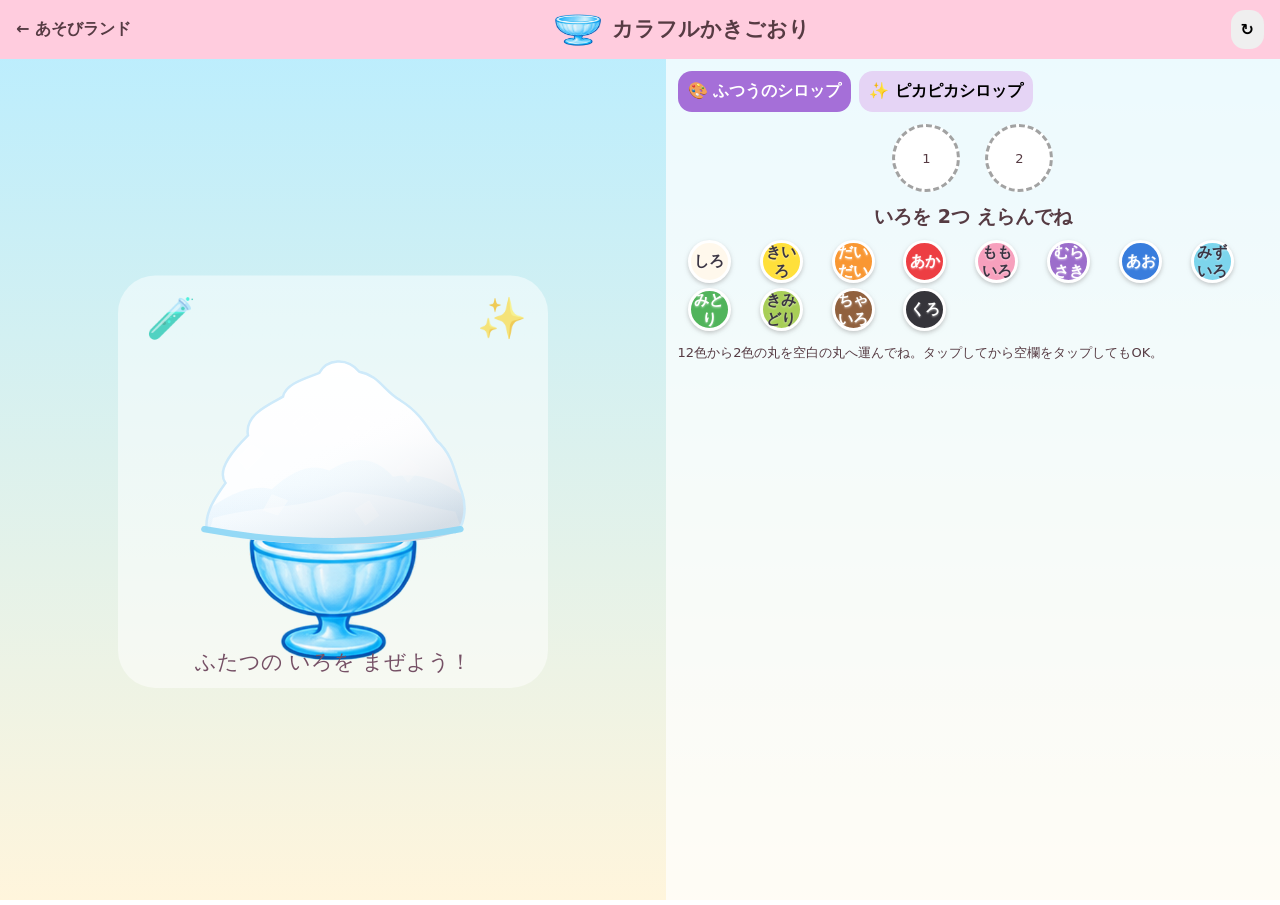
==== kakigori.html @ 30436663 "Copy app for testing" ====
<!doctype html><html lang="ja"><meta charset="utf-8"><meta name="viewport" content="width=device-width,initial-scale=1,maximum-scale=1,user-scalable=no"><title>いろまぜかきごおり | あそびランド</title><style>*{box-sizing:border-box}body{margin:0;background:linear-gradient(#b8edff,#fff5dc);font-family:system-ui;color:#563b43}header{display:flex;align-items:center;justify-content:space-between;padding:10px 16px;background:#ffccde}a{color:inherit;font-weight:bold;text-decoration:none}h1{font-size:21px;margin:0}.wrap{display:grid;grid-template-columns:52% 48%;height:calc(100dvh - 54px)}.stage{display:flex;align-items:center;justify-content:center;position:relative}.stage svg{height:90%;width:95%;max-width:450px}.controls{padding:12px;overflow:hidden;background:#ffffffb8}button{font:inherit;font-weight:bold;border:0;border-radius:14px;padding:10px;cursor:pointer}.modes{display:flex;gap:8px;margin-bottom:10px}.modes button{background:#e5d4f5}.modes button.on{background:#a56fd8;color:white}.palette{display:grid;grid-template-columns:repeat(6,1fr);gap:12px;max-width:570px;margin:auto}.dot{aspect-ratio:1;display:grid;place-items:center;font-size:clamp(10px,1.25vw,15px);text-shadow:0 1px 2px #ffffff88;border:3px solid #fff;box-shadow:0 2px 4px #9998;border-radius:50%;touch-action:none;padding:0}.slots{display:flex;justify-content:center;gap:25px;margin:12px}.slot{height:68px;width:68px;border:3px dashed #a2a2a2;background:white;border-radius:50%;display:grid;place-items:center;font-size:13px;touch-action:none}.slot.filled{border:3px solid #795f72}.result{font-size:19px;font-weight:bold;text-align:center;margin:10px}.help{font-size:13px}.ghost{position:fixed;z-index:100;width:44px;height:44px;border-radius:50%;pointer-events:none;box-shadow:0 3px 9px #7778}@media(max-width:600px){.wrap{grid-template-columns:1fr;grid-template-rows:44% 56%}.controls{padding:8px}.palette{grid-template-columns:repeat(8,1fr);gap:5px}.slot{width:53px;height:53px}.stage svg{height:100%}h1{font-size:16px}}html,body{height:100%;overflow:hidden;overscroll-behavior:none}button,.dot,.slot{touch-action:none}.controls{min-height:0}.palette{grid-template-columns:repeat(8,minmax(0,1fr));gap:5px}.dot{max-height:43px;min-height:25px}.result{font-weight:bold;font-size:clamp(12px,2vw,19px)}@media(max-width:600px){.palette{grid-template-columns:repeat(8,minmax(0,1fr))}.controls{padding:6px}.dot{max-height:32px}.modes button{font-size:11px;padding:5px}.help{font-size:10px}}

/* v25 iPhone */
@media(max-width:700px) and (orientation:portrait){html,body{height:100%;overflow:hidden}.wrap{display:grid!important;grid-template-columns:1fr!important;grid-template-rows:40% 60%!important;height:calc(100dvh - 54px)!important}.stage{min-height:0;overflow:hidden}.controls{min-height:0;overflow-y:auto!important;padding:6px!important}.palette{grid-template-columns:repeat(6,minmax(0,1fr))!important;gap:5px!important}.dot{max-height:43px}.slots{margin:6px}.slot{width:45px;height:45px}.result{margin:5px;font-size:13px}}
</style><header><a href="./index.html">← あそびランド</a><h1><img src="ice-bowl-raster.png" alt="かきごおりのうつわ" style="height:38px;width:54px;vertical-align:middle"> カラフルかきごおり</h1><button onclick="clearSlots()">↻</button></header><main class="wrap"><div class="stage"><svg viewBox="0 0 360 340"><rect x="8" y="5" width="344" height="330" rx="30" fill="#ffffff7d"/><g opacity=".65"><text x="30" y="50" font-size="32">🧪</text><text x="295" y="50" font-size="32">✨</text></g><image href="ice-bowl-raster.png" x="70" y="188" width="220" height="137" preserveAspectRatio="xMidYMid meet"/><defs><clipPath id="iceShape"><path d="M79 209 C77 195 86 182 94 171 C86 160 102 143 112 133 C109 117 127 109 140 102 C142 92 156 88 169 83 C175 72 191 70 201 82 C217 85 221 98 234 105 C247 113 253 122 263 137 C277 149 278 167 283 178 C288 193 284 208 277 211 C245 223 121 224 79 209Z"/></clipPath><linearGradient id="snow" x1="0" y1="0" x2="0" y2="1"><stop stop-color="#ffffff"/><stop offset=".64" stop-color="#f4fbff"/><stop offset="1" stop-color="#e3f1fc"/></linearGradient><linearGradient id="syrupShade" x1="0" y1="0" x2=".65" y2="1"><stop stop-color="#fff" stop-opacity=".38"/><stop offset=".50" stop-color="#fff" stop-opacity="0"/><stop offset="1" stop-color="#304867" stop-opacity=".16"/></linearGradient></defs>
<g clip-path="url(#iceShape)"><rect x="75" y="70" width="215" height="160" fill="url(#snow)"/>
<path d="M 75 196 Q 108 170 131 176 Q 157 152 177 161 Q 207 142 228 166 Q 256 160 289 184 L289 105 Q190 40 75 110 Z" id="icecolor" fill="#ffffff" opacity=".82"/>
<path d="M 84 199 C 120 189 157 192 188 178 C 224 180 246 188 278 194 L 285 215 L 80 215Z" fill="#ffffff" opacity=".48"/>
<path d="M103 151 l12 -11 10 7 -14 14 Z M148 123 l14 -10 8 10 -14 11 Z M199 117 l15 7 -10 11 -13 -8 Z M240 151 l10 8 -10 12 -9 -12 Z M131 180 l13 5 -8 12 -12 -4 Z M197 192 l12 -7 8 12 -11 8 Z" fill="#fff" opacity=".50"/>
<path d="M79 74H289V230H79Z" fill="url(#syrupShade)"/></g>
<path d="M79 209 C77 195 86 182 94 171 C86 160 102 143 112 133 C109 117 127 109 140 102 C142 92 156 88 169 83 C175 72 191 70 201 82 C217 85 221 98 234 105 C247 113 253 122 263 137 C277 149 278 167 283 178 C288 193 284 208 277 211" fill="none" stroke="#ceeafa" stroke-width="2"/>
<path d="M77 208 Q180 227 282 208" fill="none" stroke="#8bd6f6" stroke-width="5" stroke-linecap="round" opacity=".9"/><text x="180" y="320" text-anchor="middle" font-size="17" fill="#755065">ふたつの いろを まぜよう！</text></svg></div><section class="controls"><div class="modes"><button id="paint" class="on" onclick="mode='paint';render()">🎨 ふつうのシロップ</button><button id="light" onclick="mode='light';render()">✨ ピカピカシロップ</button></div><div class="slots"><div class="slot" data-slot="0">①</div><div class="slot" data-slot="1">②</div></div><div class="result" id="result">いろの まるを うえに ドラッグ！</div><div class="palette" id="palette"></div><p class="help">12色から2色の丸を空白の丸へ運んでね。タップしてから空欄をタップしてもOK。</p></section></main><script>
const colors=[['しろ','#fff8ec'],['きいろ','#ffe03b'],['だいだい','#f99732'],['あか','#ed3e43'],['ももいろ','#f7a0bd'],['むらさき','#9c6dcb'],['あお','#397ddd'],['みずいろ','#7dd5ec'],['みどり','#51b45b'],['きみどり','#a8ce57'],['ちゃいろ','#91613e'],['くろ','#35343a']];let mode='paint',slots=[null,null],selected=null;const $=id=>document.getElementById(id);function speak(s){try{speechSynthesis.cancel();let u=new SpeechSynthesisUtterance(s);u.lang='ja-JP';u.rate=.85;speechSynthesis.speak(u)}catch{}}function rgb(h){return [1,3,5].map(i=>parseInt(h.slice(i,i+2),16)/255)}function mix(a,b){let A=rgb(a),B=rgb(b);let c=A.map((v,i)=>{let q=mode==='light'?Math.min(1,v+B[i]):Math.sqrt(v*B[i]);return Math.round(q*255)});return '#'+c.map(x=>x.toString(16).padStart(2,'0')).join('')}function render(){['paint','light'].forEach(k=>$(k).classList.toggle('on',k===mode));document.querySelectorAll('.slot').forEach((e,i)=>{e.style.background=slots[i]===null?'white':colors[slots[i]][1];e.textContent=slots[i]===null?i+1:'';e.classList.toggle('filled',slots[i]!==null)});let result=slots.every(x=>x!==null);let hex=result?mix(colors[slots[0]][1],colors[slots[1]][1]):'#ffffff';$('icecolor').setAttribute('fill',hex);$('result').textContent=result?colors[slots[0]][0]+' ＋ '+colors[slots[1]][0]+' → '+(colors.find(x=>x[1].toLowerCase()===hex)?.[0]||'まざった いろ'):'いろを 2つ えらんでね';if(result)speak($('result').textContent)}function setSlot(i,n){slots[i]=n;selected=null;render()}document.querySelectorAll('.slot').forEach(e=>e.onclick=()=>{if(selected!==null)setSlot(+e.dataset.slot,selected)});colors.forEach((c,i)=>{let b=document.createElement('button');b.className='dot';b.textContent=c[0];b.style.background=c[1];b.style.color=['しろ','きいろ','みずいろ','きみどり','ももいろ'].includes(c[0])?'#3b3543':'white';b.title=c[0];b.setAttribute('aria-label',c[0]);b.onclick=()=>{selected=i;speak(c[0])};b.onpointerdown=e=>{e.preventDefault();if(e.pointerType==='mouse')return;selected=i;let ghost=document.createElement('div');ghost.className='ghost';ghost.style.background=c[1];document.body.append(ghost);const move=ev=>{ghost.style.left=ev.clientX-22+'px';ghost.style.top=ev.clientY-22+'px'};move(e);b.setPointerCapture(e.pointerId);b.onpointermove=move;b.onpointerup=ev=>{let target=document.elementFromPoint(ev.clientX,ev.clientY)?.closest('.slot');if(target)setSlot(+target.dataset.slot,i);ghost.remove();b.onpointermove=null;b.onpointerup=null}};$('palette').append(b)});function clearSlots(){slots=[null,null];render()}render();
</script></html>

<!-- v27: 12色のクレパス風パレット。選択・ドラッグ・混色機能は維持。 -->
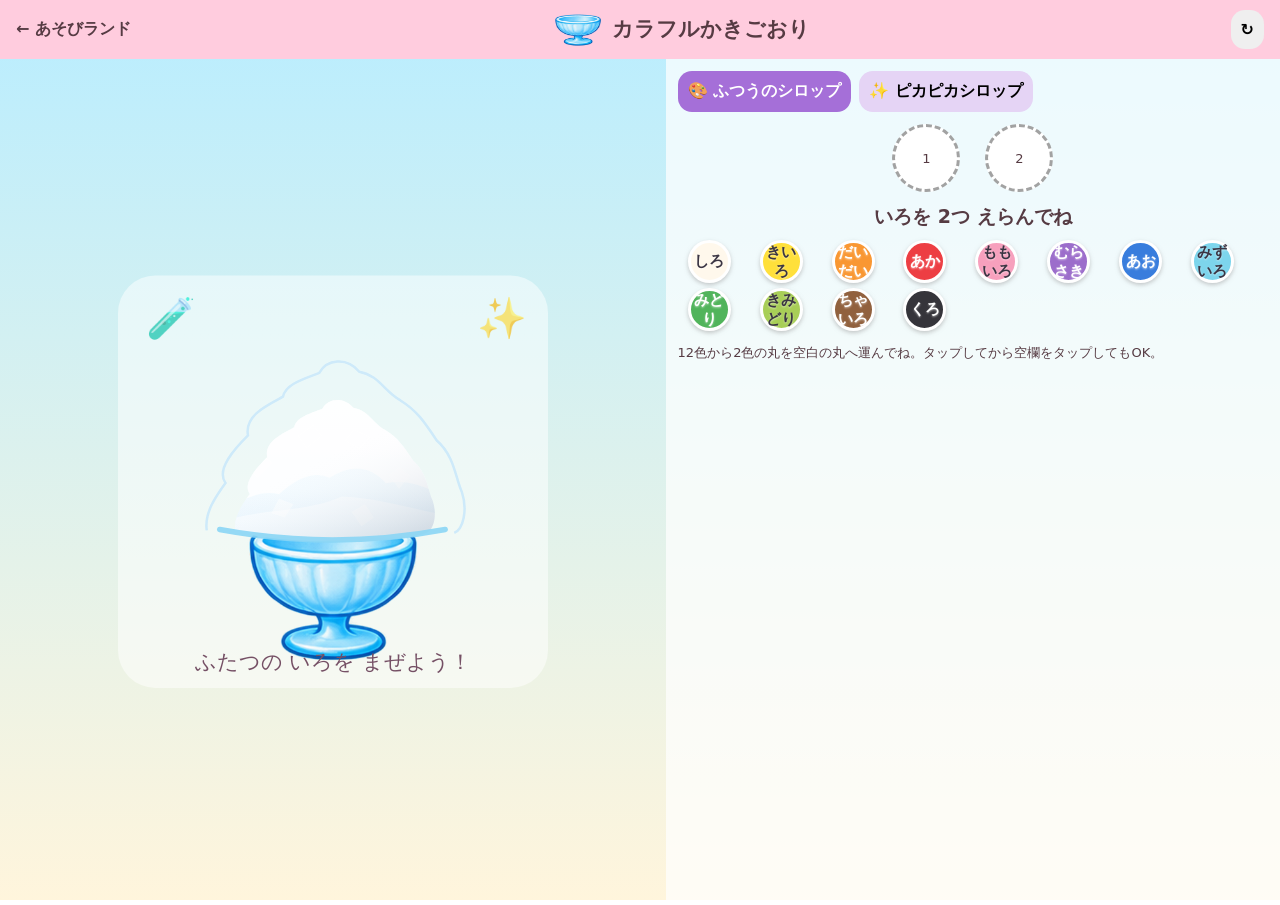
==== commit e81a9793: "Test: improve mobile puzzle visibility and dessert previews" ====
--- a/kakigori.html
+++ b/kakigori.html
@@ -2,14 +2,14 @@
 
 /* v25 iPhone */
 @media(max-width:700px) and (orientation:portrait){html,body{height:100%;overflow:hidden}.wrap{display:grid!important;grid-template-columns:1fr!important;grid-template-rows:40% 60%!important;height:calc(100dvh - 54px)!important}.stage{min-height:0;overflow:hidden}.controls{min-height:0;overflow-y:auto!important;padding:6px!important}.palette{grid-template-columns:repeat(6,minmax(0,1fr))!important;gap:5px!important}.dot{max-height:43px}.slots{margin:6px}.slot{width:45px;height:45px}.result{margin:5px;font-size:13px}}
-</style><header><a href="./index.html">← あそびランド</a><h1><img src="ice-bowl-raster.png" alt="かきごおりのうつわ" style="height:38px;width:54px;vertical-align:middle"> カラフルかきごおり</h1><button onclick="clearSlots()">↻</button></header><main class="wrap"><div class="stage"><svg viewBox="0 0 360 340"><rect x="8" y="5" width="344" height="330" rx="30" fill="#ffffff7d"/><g opacity=".65"><text x="30" y="50" font-size="32">🧪</text><text x="295" y="50" font-size="32">✨</text></g><image href="ice-bowl-raster.png" x="70" y="188" width="220" height="137" preserveAspectRatio="xMidYMid meet"/><defs><clipPath id="iceShape"><path d="M79 209 C77 195 86 182 94 171 C86 160 102 143 112 133 C109 117 127 109 140 102 C142 92 156 88 169 83 C175 72 191 70 201 82 C217 85 221 98 234 105 C247 113 253 122 263 137 C277 149 278 167 283 178 C288 193 284 208 277 211 C245 223 121 224 79 209Z"/></clipPath><linearGradient id="snow" x1="0" y1="0" x2="0" y2="1"><stop stop-color="#ffffff"/><stop offset=".64" stop-color="#f4fbff"/><stop offset="1" stop-color="#e3f1fc"/></linearGradient><linearGradient id="syrupShade" x1="0" y1="0" x2=".65" y2="1"><stop stop-color="#fff" stop-opacity=".38"/><stop offset=".50" stop-color="#fff" stop-opacity="0"/><stop offset="1" stop-color="#304867" stop-opacity=".16"/></linearGradient></defs>
-<g clip-path="url(#iceShape)"><rect x="75" y="70" width="215" height="160" fill="url(#snow)"/>
+</style><header><a href="./index.html">← あそびランド</a><h1><img src="ice-bowl-raster.png" alt="かきごおりのうつわ" style="height:38px;width:54px;vertical-align:middle"> カラフルかきごおり</h1><button onclick="clearSlots()">↻</button></header><main class="wrap"><div class="stage"><svg viewBox="0 0 360 340"><rect x="8" y="5" width="344" height="330" rx="30" fill="#ffffff7d"/><g opacity=".65"><text x="30" y="50" font-size="32">🧪</text><text x="295" y="50" font-size="32">✨</text></g><image href="ice-bowl-raster.png" x="70" y="188" width="220" height="137" preserveAspectRatio="xMidYMid meet"/><defs><clipPath id="iceShape"><path transform="translate(180 210) scale(.88) translate(-180 -210)" d="M79 209 C77 195 86 182 94 171 C86 160 102 143 112 133 C109 117 127 109 140 102 C142 92 156 88 169 83 C175 72 191 70 201 82 C217 85 221 98 234 105 C247 113 253 122 263 137 C277 149 278 167 283 178 C288 193 284 208 277 211 C245 223 121 224 79 209Z"/></clipPath><linearGradient id="snow" x1="0" y1="0" x2="0" y2="1"><stop stop-color="#ffffff"/><stop offset=".64" stop-color="#f4fbff"/><stop offset="1" stop-color="#e3f1fc"/></linearGradient><linearGradient id="syrupShade" x1="0" y1="0" x2=".65" y2="1"><stop stop-color="#fff" stop-opacity=".38"/><stop offset=".50" stop-color="#fff" stop-opacity="0"/><stop offset="1" stop-color="#304867" stop-opacity=".16"/></linearGradient></defs>
+<g transform="translate(180 210) scale(.88) translate(-180 -210)" clip-path="url(#iceShape)"><rect x="75" y="70" width="215" height="160" fill="url(#snow)"/>
 <path d="M 75 196 Q 108 170 131 176 Q 157 152 177 161 Q 207 142 228 166 Q 256 160 289 184 L289 105 Q190 40 75 110 Z" id="icecolor" fill="#ffffff" opacity=".82"/>
 <path d="M 84 199 C 120 189 157 192 188 178 C 224 180 246 188 278 194 L 285 215 L 80 215Z" fill="#ffffff" opacity=".48"/>
 <path d="M103 151 l12 -11 10 7 -14 14 Z M148 123 l14 -10 8 10 -14 11 Z M199 117 l15 7 -10 11 -13 -8 Z M240 151 l10 8 -10 12 -9 -12 Z M131 180 l13 5 -8 12 -12 -4 Z M197 192 l12 -7 8 12 -11 8 Z" fill="#fff" opacity=".50"/>
 <path d="M79 74H289V230H79Z" fill="url(#syrupShade)"/></g>
 <path d="M79 209 C77 195 86 182 94 171 C86 160 102 143 112 133 C109 117 127 109 140 102 C142 92 156 88 169 83 C175 72 191 70 201 82 C217 85 221 98 234 105 C247 113 253 122 263 137 C277 149 278 167 283 178 C288 193 284 208 277 211" fill="none" stroke="#ceeafa" stroke-width="2"/>
-<path d="M77 208 Q180 227 282 208" fill="none" stroke="#8bd6f6" stroke-width="5" stroke-linecap="round" opacity=".9"/><text x="180" y="320" text-anchor="middle" font-size="17" fill="#755065">ふたつの いろを まぜよう！</text></svg></div><section class="controls"><div class="modes"><button id="paint" class="on" onclick="mode='paint';render()">🎨 ふつうのシロップ</button><button id="light" onclick="mode='light';render()">✨ ピカピカシロップ</button></div><div class="slots"><div class="slot" data-slot="0">①</div><div class="slot" data-slot="1">②</div></div><div class="result" id="result">いろの まるを うえに ドラッグ！</div><div class="palette" id="palette"></div><p class="help">12色から2色の丸を空白の丸へ運んでね。タップしてから空欄をタップしてもOK。</p></section></main><script>
+<path transform="translate(180 210) scale(.88) translate(-180 -210)" d="M77 208 Q180 227 282 208" fill="none" stroke="#8bd6f6" stroke-width="5" stroke-linecap="round" opacity=".9"/><text x="180" y="320" text-anchor="middle" font-size="17" fill="#755065">ふたつの いろを まぜよう！</text></svg></div><section class="controls"><div class="modes"><button id="paint" class="on" onclick="mode='paint';render()">🎨 ふつうのシロップ</button><button id="light" onclick="mode='light';render()">✨ ピカピカシロップ</button></div><div class="slots"><div class="slot" data-slot="0">①</div><div class="slot" data-slot="1">②</div></div><div class="result" id="result">いろの まるを うえに ドラッグ！</div><div class="palette" id="palette"></div><p class="help">12色から2色の丸を空白の丸へ運んでね。タップしてから空欄をタップしてもOK。</p></section></main><script>
 const colors=[['しろ','#fff8ec'],['きいろ','#ffe03b'],['だいだい','#f99732'],['あか','#ed3e43'],['ももいろ','#f7a0bd'],['むらさき','#9c6dcb'],['あお','#397ddd'],['みずいろ','#7dd5ec'],['みどり','#51b45b'],['きみどり','#a8ce57'],['ちゃいろ','#91613e'],['くろ','#35343a']];let mode='paint',slots=[null,null],selected=null;const $=id=>document.getElementById(id);function speak(s){try{speechSynthesis.cancel();let u=new SpeechSynthesisUtterance(s);u.lang='ja-JP';u.rate=.85;speechSynthesis.speak(u)}catch{}}function rgb(h){return [1,3,5].map(i=>parseInt(h.slice(i,i+2),16)/255)}function mix(a,b){let A=rgb(a),B=rgb(b);let c=A.map((v,i)=>{let q=mode==='light'?Math.min(1,v+B[i]):Math.sqrt(v*B[i]);return Math.round(q*255)});return '#'+c.map(x=>x.toString(16).padStart(2,'0')).join('')}function render(){['paint','light'].forEach(k=>$(k).classList.toggle('on',k===mode));document.querySelectorAll('.slot').forEach((e,i)=>{e.style.background=slots[i]===null?'white':colors[slots[i]][1];e.textContent=slots[i]===null?i+1:'';e.classList.toggle('filled',slots[i]!==null)});let result=slots.every(x=>x!==null);let hex=result?mix(colors[slots[0]][1],colors[slots[1]][1]):'#ffffff';$('icecolor').setAttribute('fill',hex);$('result').textContent=result?colors[slots[0]][0]+' ＋ '+colors[slots[1]][0]+' → '+(colors.find(x=>x[1].toLowerCase()===hex)?.[0]||'まざった いろ'):'いろを 2つ えらんでね';if(result)speak($('result').textContent)}function setSlot(i,n){slots[i]=n;selected=null;render()}document.querySelectorAll('.slot').forEach(e=>e.onclick=()=>{if(selected!==null)setSlot(+e.dataset.slot,selected)});colors.forEach((c,i)=>{let b=document.createElement('button');b.className='dot';b.textContent=c[0];b.style.background=c[1];b.style.color=['しろ','きいろ','みずいろ','きみどり','ももいろ'].includes(c[0])?'#3b3543':'white';b.title=c[0];b.setAttribute('aria-label',c[0]);b.onclick=()=>{selected=i;speak(c[0])};b.onpointerdown=e=>{e.preventDefault();if(e.pointerType==='mouse')return;selected=i;let ghost=document.createElement('div');ghost.className='ghost';ghost.style.background=c[1];document.body.append(ghost);const move=ev=>{ghost.style.left=ev.clientX-22+'px';ghost.style.top=ev.clientY-22+'px'};move(e);b.setPointerCapture(e.pointerId);b.onpointermove=move;b.onpointerup=ev=>{let target=document.elementFromPoint(ev.clientX,ev.clientY)?.closest('.slot');if(target)setSlot(+target.dataset.slot,i);ghost.remove();b.onpointermove=null;b.onpointerup=null}};$('palette').append(b)});function clearSlots(){slots=[null,null];render()}render();
 </script></html>
 
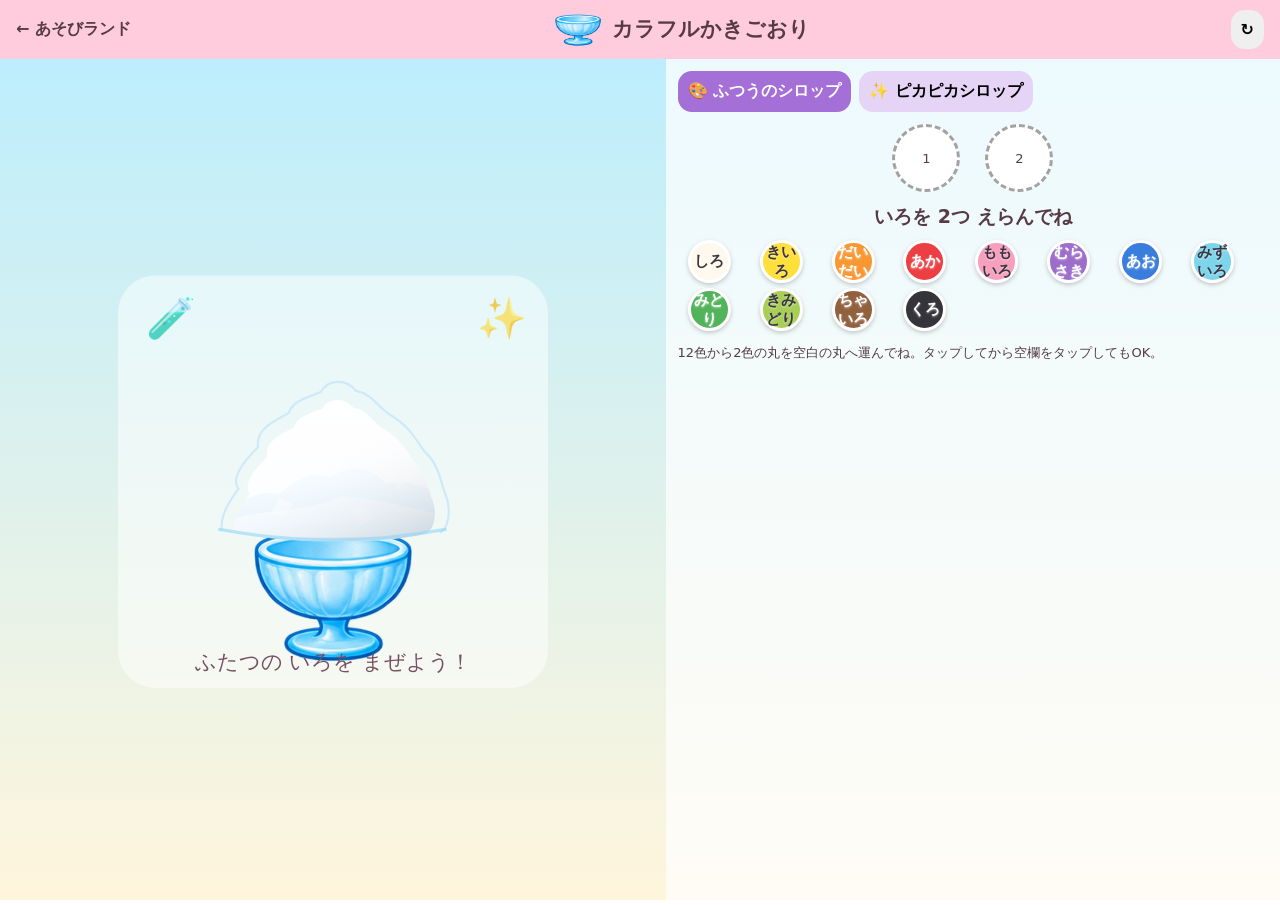
==== commit e38aa040: "Align shaved ice silhouette and bowl rim in test build" ====
--- a/kakigori.html
+++ b/kakigori.html
@@ -2,14 +2,14 @@
 
 /* v25 iPhone */
 @media(max-width:700px) and (orientation:portrait){html,body{height:100%;overflow:hidden}.wrap{display:grid!important;grid-template-columns:1fr!important;grid-template-rows:40% 60%!important;height:calc(100dvh - 54px)!important}.stage{min-height:0;overflow:hidden}.controls{min-height:0;overflow-y:auto!important;padding:6px!important}.palette{grid-template-columns:repeat(6,minmax(0,1fr))!important;gap:5px!important}.dot{max-height:43px}.slots{margin:6px}.slot{width:45px;height:45px}.result{margin:5px;font-size:13px}}
-</style><header><a href="./index.html">← あそびランド</a><h1><img src="ice-bowl-raster.png" alt="かきごおりのうつわ" style="height:38px;width:54px;vertical-align:middle"> カラフルかきごおり</h1><button onclick="clearSlots()">↻</button></header><main class="wrap"><div class="stage"><svg viewBox="0 0 360 340"><rect x="8" y="5" width="344" height="330" rx="30" fill="#ffffff7d"/><g opacity=".65"><text x="30" y="50" font-size="32">🧪</text><text x="295" y="50" font-size="32">✨</text></g><image href="ice-bowl-raster.png" x="70" y="188" width="220" height="137" preserveAspectRatio="xMidYMid meet"/><defs><clipPath id="iceShape"><path transform="translate(180 210) scale(.88) translate(-180 -210)" d="M79 209 C77 195 86 182 94 171 C86 160 102 143 112 133 C109 117 127 109 140 102 C142 92 156 88 169 83 C175 72 191 70 201 82 C217 85 221 98 234 105 C247 113 253 122 263 137 C277 149 278 167 283 178 C288 193 284 208 277 211 C245 223 121 224 79 209Z"/></clipPath><linearGradient id="snow" x1="0" y1="0" x2="0" y2="1"><stop stop-color="#ffffff"/><stop offset=".64" stop-color="#f4fbff"/><stop offset="1" stop-color="#e3f1fc"/></linearGradient><linearGradient id="syrupShade" x1="0" y1="0" x2=".65" y2="1"><stop stop-color="#fff" stop-opacity=".38"/><stop offset=".50" stop-color="#fff" stop-opacity="0"/><stop offset="1" stop-color="#304867" stop-opacity=".16"/></linearGradient></defs>
+\n/* Ice and bowl share one centered viewBox; preserve the generated bowl proportions. */\n.stage svg image{image-rendering:auto}\n</style><header><a href="./index.html">← あそびランド</a><h1><img src="ice-bowl-raster.png" alt="かきごおりのうつわ" style="height:38px;width:54px;vertical-align:middle"> カラフルかきごおり</h1><button onclick="clearSlots()">↻</button></header><main class="wrap"><div class="stage"><svg viewBox="0 0 360 340"><rect x="8" y="5" width="344" height="330" rx="30" fill="#ffffff7d"/><g opacity=".65"><text x="30" y="50" font-size="32">🧪</text><text x="295" y="50" font-size="32">✨</text></g><image href="ice-bowl-raster.png" x="70" y="196" width="220" height="129" preserveAspectRatio="xMidYMid meet"/><defs><clipPath id="iceShape"><path transform="translate(180 210) scale(.88) translate(-180 -210)" d="M79 209 C77 195 86 182 94 171 C86 160 102 143 112 133 C109 117 127 109 140 102 C142 92 156 88 169 83 C175 72 191 70 201 82 C217 85 221 98 234 105 C247 113 253 122 263 137 C277 149 278 167 283 178 C288 193 284 208 277 211 C245 223 121 224 79 209Z"/></clipPath><linearGradient id="snow" x1="0" y1="0" x2="0" y2="1"><stop stop-color="#ffffff"/><stop offset=".64" stop-color="#f4fbff"/><stop offset="1" stop-color="#e3f1fc"/></linearGradient><linearGradient id="syrupShade" x1="0" y1="0" x2=".65" y2="1"><stop stop-color="#fff" stop-opacity=".38"/><stop offset=".50" stop-color="#fff" stop-opacity="0"/><stop offset="1" stop-color="#304867" stop-opacity=".16"/></linearGradient></defs>
 <g transform="translate(180 210) scale(.88) translate(-180 -210)" clip-path="url(#iceShape)"><rect x="75" y="70" width="215" height="160" fill="url(#snow)"/>
 <path d="M 75 196 Q 108 170 131 176 Q 157 152 177 161 Q 207 142 228 166 Q 256 160 289 184 L289 105 Q190 40 75 110 Z" id="icecolor" fill="#ffffff" opacity=".82"/>
 <path d="M 84 199 C 120 189 157 192 188 178 C 224 180 246 188 278 194 L 285 215 L 80 215Z" fill="#ffffff" opacity=".48"/>
 <path d="M103 151 l12 -11 10 7 -14 14 Z M148 123 l14 -10 8 10 -14 11 Z M199 117 l15 7 -10 11 -13 -8 Z M240 151 l10 8 -10 12 -9 -12 Z M131 180 l13 5 -8 12 -12 -4 Z M197 192 l12 -7 8 12 -11 8 Z" fill="#fff" opacity=".50"/>
 <path d="M79 74H289V230H79Z" fill="url(#syrupShade)"/></g>
-<path d="M79 209 C77 195 86 182 94 171 C86 160 102 143 112 133 C109 117 127 109 140 102 C142 92 156 88 169 83 C175 72 191 70 201 82 C217 85 221 98 234 105 C247 113 253 122 263 137 C277 149 278 167 283 178 C288 193 284 208 277 211" fill="none" stroke="#ceeafa" stroke-width="2"/>
-<path transform="translate(180 210) scale(.88) translate(-180 -210)" d="M77 208 Q180 227 282 208" fill="none" stroke="#8bd6f6" stroke-width="5" stroke-linecap="round" opacity=".9"/><text x="180" y="320" text-anchor="middle" font-size="17" fill="#755065">ふたつの いろを まぜよう！</text></svg></div><section class="controls"><div class="modes"><button id="paint" class="on" onclick="mode='paint';render()">🎨 ふつうのシロップ</button><button id="light" onclick="mode='light';render()">✨ ピカピカシロップ</button></div><div class="slots"><div class="slot" data-slot="0">①</div><div class="slot" data-slot="1">②</div></div><div class="result" id="result">いろの まるを うえに ドラッグ！</div><div class="palette" id="palette"></div><p class="help">12色から2色の丸を空白の丸へ運んでね。タップしてから空欄をタップしてもOK。</p></section></main><script>
+<path transform="translate(180 210) scale(.88) translate(-180 -210)" d="M79 209 C77 195 86 182 94 171 C86 160 102 143 112 133 C109 117 127 109 140 102 C142 92 156 88 169 83 C175 72 191 70 201 82 C217 85 221 98 234 105 C247 113 253 122 263 137 C277 149 278 167 283 178 C288 193 284 208 277 211" fill="none" stroke="#ceeafa" stroke-width="2"/>
+<path transform="translate(180 210) scale(.88) translate(-180 -210)" d="M77 208 Q180 227 282 208" fill="none" stroke="#8bd6f6" stroke-width="3" stroke-linecap="round" opacity=".55"/><text x="180" y="320" text-anchor="middle" font-size="17" fill="#755065">ふたつの いろを まぜよう！</text></svg></div><section class="controls"><div class="modes"><button id="paint" class="on" onclick="mode='paint';render()">🎨 ふつうのシロップ</button><button id="light" onclick="mode='light';render()">✨ ピカピカシロップ</button></div><div class="slots"><div class="slot" data-slot="0">①</div><div class="slot" data-slot="1">②</div></div><div class="result" id="result">いろの まるを うえに ドラッグ！</div><div class="palette" id="palette"></div><p class="help">12色から2色の丸を空白の丸へ運んでね。タップしてから空欄をタップしてもOK。</p></section></main><script>
 const colors=[['しろ','#fff8ec'],['きいろ','#ffe03b'],['だいだい','#f99732'],['あか','#ed3e43'],['ももいろ','#f7a0bd'],['むらさき','#9c6dcb'],['あお','#397ddd'],['みずいろ','#7dd5ec'],['みどり','#51b45b'],['きみどり','#a8ce57'],['ちゃいろ','#91613e'],['くろ','#35343a']];let mode='paint',slots=[null,null],selected=null;const $=id=>document.getElementById(id);function speak(s){try{speechSynthesis.cancel();let u=new SpeechSynthesisUtterance(s);u.lang='ja-JP';u.rate=.85;speechSynthesis.speak(u)}catch{}}function rgb(h){return [1,3,5].map(i=>parseInt(h.slice(i,i+2),16)/255)}function mix(a,b){let A=rgb(a),B=rgb(b);let c=A.map((v,i)=>{let q=mode==='light'?Math.min(1,v+B[i]):Math.sqrt(v*B[i]);return Math.round(q*255)});return '#'+c.map(x=>x.toString(16).padStart(2,'0')).join('')}function render(){['paint','light'].forEach(k=>$(k).classList.toggle('on',k===mode));document.querySelectorAll('.slot').forEach((e,i)=>{e.style.background=slots[i]===null?'white':colors[slots[i]][1];e.textContent=slots[i]===null?i+1:'';e.classList.toggle('filled',slots[i]!==null)});let result=slots.every(x=>x!==null);let hex=result?mix(colors[slots[0]][1],colors[slots[1]][1]):'#ffffff';$('icecolor').setAttribute('fill',hex);$('result').textContent=result?colors[slots[0]][0]+' ＋ '+colors[slots[1]][0]+' → '+(colors.find(x=>x[1].toLowerCase()===hex)?.[0]||'まざった いろ'):'いろを 2つ えらんでね';if(result)speak($('result').textContent)}function setSlot(i,n){slots[i]=n;selected=null;render()}document.querySelectorAll('.slot').forEach(e=>e.onclick=()=>{if(selected!==null)setSlot(+e.dataset.slot,selected)});colors.forEach((c,i)=>{let b=document.createElement('button');b.className='dot';b.textContent=c[0];b.style.background=c[1];b.style.color=['しろ','きいろ','みずいろ','きみどり','ももいろ'].includes(c[0])?'#3b3543':'white';b.title=c[0];b.setAttribute('aria-label',c[0]);b.onclick=()=>{selected=i;speak(c[0])};b.onpointerdown=e=>{e.preventDefault();if(e.pointerType==='mouse')return;selected=i;let ghost=document.createElement('div');ghost.className='ghost';ghost.style.background=c[1];document.body.append(ghost);const move=ev=>{ghost.style.left=ev.clientX-22+'px';ghost.style.top=ev.clientY-22+'px'};move(e);b.setPointerCapture(e.pointerId);b.onpointermove=move;b.onpointerup=ev=>{let target=document.elementFromPoint(ev.clientX,ev.clientY)?.closest('.slot');if(target)setSlot(+target.dataset.slot,i);ghost.remove();b.onpointermove=null;b.onpointerup=null}};$('palette').append(b)});function clearSlots(){slots=[null,null];render()}render();
 </script></html>
 
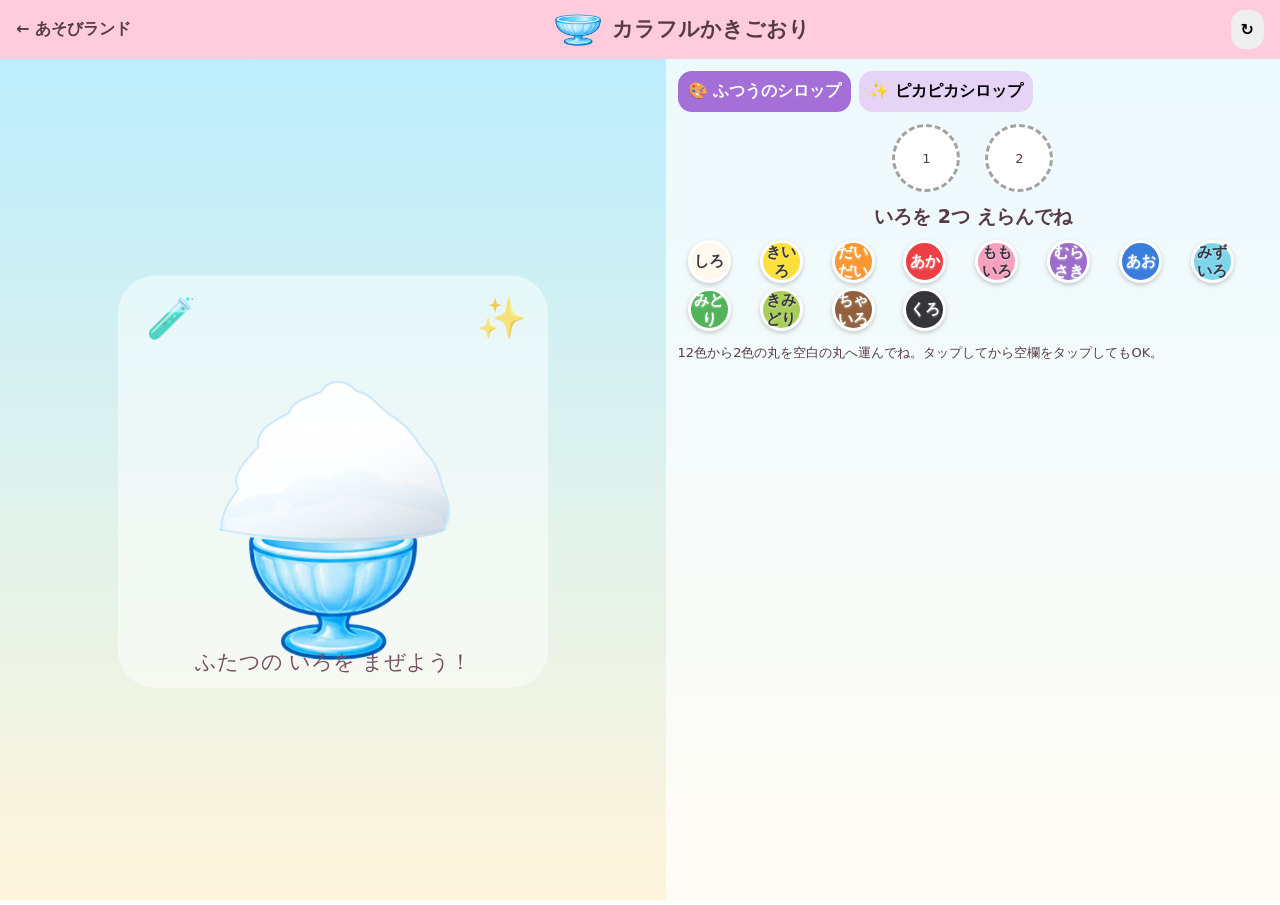
==== commit 08b88874: "Fix shaved ice clipping coordinate mismatch and align bowl with ice base" ====
--- a/kakigori.html
+++ b/kakigori.html
@@ -2,15 +2,77 @@
 
 /* v25 iPhone */
 @media(max-width:700px) and (orientation:portrait){html,body{height:100%;overflow:hidden}.wrap{display:grid!important;grid-template-columns:1fr!important;grid-template-rows:40% 60%!important;height:calc(100dvh - 54px)!important}.stage{min-height:0;overflow:hidden}.controls{min-height:0;overflow-y:auto!important;padding:6px!important}.palette{grid-template-columns:repeat(6,minmax(0,1fr))!important;gap:5px!important}.dot{max-height:43px}.slots{margin:6px}.slot{width:45px;height:45px}.result{margin:5px;font-size:13px}}
-\n/* Ice and bowl share one centered viewBox; preserve the generated bowl proportions. */\n.stage svg image{image-rendering:auto}\n</style><header><a href="./index.html">← あそびランド</a><h1><img src="ice-bowl-raster.png" alt="かきごおりのうつわ" style="height:38px;width:54px;vertical-align:middle"> カラフルかきごおり</h1><button onclick="clearSlots()">↻</button></header><main class="wrap"><div class="stage"><svg viewBox="0 0 360 340"><rect x="8" y="5" width="344" height="330" rx="30" fill="#ffffff7d"/><g opacity=".65"><text x="30" y="50" font-size="32">🧪</text><text x="295" y="50" font-size="32">✨</text></g><image href="ice-bowl-raster.png" x="70" y="196" width="220" height="129" preserveAspectRatio="xMidYMid meet"/><defs><clipPath id="iceShape"><path transform="translate(180 210) scale(.88) translate(-180 -210)" d="M79 209 C77 195 86 182 94 171 C86 160 102 143 112 133 C109 117 127 109 140 102 C142 92 156 88 169 83 C175 72 191 70 201 82 C217 85 221 98 234 105 C247 113 253 122 263 137 C277 149 278 167 283 178 C288 193 284 208 277 211 C245 223 121 224 79 209Z"/></clipPath><linearGradient id="snow" x1="0" y1="0" x2="0" y2="1"><stop stop-color="#ffffff"/><stop offset=".64" stop-color="#f4fbff"/><stop offset="1" stop-color="#e3f1fc"/></linearGradient><linearGradient id="syrupShade" x1="0" y1="0" x2=".65" y2="1"><stop stop-color="#fff" stop-opacity=".38"/><stop offset=".50" stop-color="#fff" stop-opacity="0"/><stop offset="1" stop-color="#304867" stop-opacity=".16"/></linearGradient></defs>
+\n/* Ice and bowl share one centered viewBox; preserve the generated bowl proportions. */\n.stage svg image{image-rendering:auto}\n</style><header><a href="./index.html">← あそびランド</a><h1><img src="ice-bowl-raster.png" alt="かきごおりのうつわ" style="height:38px;width:54px;vertical-align:middle"> カラフルかきごおり</h1><button onclick="clearSlots()">↻</button></header><main class="wrap"><div class="stage"><svg viewBox="0 0 360 340"><rect x="8" y="5" width="344" height="330" rx="30" fill="#ffffff7d"/><g opacity=".65"><text x="30" y="50" font-size="32">🧪</text><text x="295" y="50" font-size="32">✨</text></g><image href="ice-bowl-raster.png" x="70" y="187" width="220" height="138" preserveAspectRatio="xMidYMid meet"/><defs><clipPath id="iceShape" clipPathUnits="userSpaceOnUse"><path d="M79 209 C77 195 86 182 94 171 C86 160 102 143 112 133 C109 117 127 109 140 102 C142 92 156 88 169 83 C175 72 191 70 201 82 C217 85 221 98 234 105 C247 113 253 122 263 137 C277 149 278 167 283 178 C288 193 284 208 277 211 C245 223 121 224 79 209Z"/></clipPath><linearGradient id="snow" x1="0" y1="0" x2="0" y2="1"><stop stop-color="#ffffff"/><stop offset=".64" stop-color="#f4fbff"/><stop offset="1" stop-color="#e3f1fc"/></linearGradient><linearGradient id="syrupShade" x1="0" y1="0" x2=".65" y2="1"><stop stop-color="#fff" stop-opacity=".38"/><stop offset=".50" stop-color="#fff" stop-opacity="0"/><stop offset="1" stop-color="#304867" stop-opacity=".16"/></linearGradient></defs>
 <g transform="translate(180 210) scale(.88) translate(-180 -210)" clip-path="url(#iceShape)"><rect x="75" y="70" width="215" height="160" fill="url(#snow)"/>
 <path d="M 75 196 Q 108 170 131 176 Q 157 152 177 161 Q 207 142 228 166 Q 256 160 289 184 L289 105 Q190 40 75 110 Z" id="icecolor" fill="#ffffff" opacity=".82"/>
 <path d="M 84 199 C 120 189 157 192 188 178 C 224 180 246 188 278 194 L 285 215 L 80 215Z" fill="#ffffff" opacity=".48"/>
 <path d="M103 151 l12 -11 10 7 -14 14 Z M148 123 l14 -10 8 10 -14 11 Z M199 117 l15 7 -10 11 -13 -8 Z M240 151 l10 8 -10 12 -9 -12 Z M131 180 l13 5 -8 12 -12 -4 Z M197 192 l12 -7 8 12 -11 8 Z" fill="#fff" opacity=".50"/>
 <path d="M79 74H289V230H79Z" fill="url(#syrupShade)"/></g>
 <path transform="translate(180 210) scale(.88) translate(-180 -210)" d="M79 209 C77 195 86 182 94 171 C86 160 102 143 112 133 C109 117 127 109 140 102 C142 92 156 88 169 83 C175 72 191 70 201 82 C217 85 221 98 234 105 C247 113 253 122 263 137 C277 149 278 167 283 178 C288 193 284 208 277 211" fill="none" stroke="#ceeafa" stroke-width="2"/>
-<path transform="translate(180 210) scale(.88) translate(-180 -210)" d="M77 208 Q180 227 282 208" fill="none" stroke="#8bd6f6" stroke-width="3" stroke-linecap="round" opacity=".55"/><text x="180" y="320" text-anchor="middle" font-size="17" fill="#755065">ふたつの いろを まぜよう！</text></svg></div><section class="controls"><div class="modes"><button id="paint" class="on" onclick="mode='paint';render()">🎨 ふつうのシロップ</button><button id="light" onclick="mode='light';render()">✨ ピカピカシロップ</button></div><div class="slots"><div class="slot" data-slot="0">①</div><div class="slot" data-slot="1">②</div></div><div class="result" id="result">いろの まるを うえに ドラッグ！</div><div class="palette" id="palette"></div><p class="help">12色から2色の丸を空白の丸へ運んでね。タップしてから空欄をタップしてもOK。</p></section></main><script>
+<path transform="translate(180 210) scale(.88) translate(-180 -210)" d="M77 208 Q180 227 282 208" fill="none" stroke="#8bd6f6" stroke-width="2" stroke-linecap="round" opacity=".35"/><text x="180" y="320" text-anchor="middle" font-size="17" fill="#755065">ふたつの いろを まぜよう！</text></svg></div><section class="controls"><div class="modes"><button id="paint" class="on" onclick="mode='paint';render()">🎨 ふつうのシロップ</button><button id="light" onclick="mode='light';render()">✨ ピカピカシロップ</button></div><div class="slots"><div class="slot" data-slot="0">①</div><div class="slot" data-slot="1">②</div></div><div class="result" id="result">いろの まるを うえに ドラッグ！</div><div class="palette" id="palette"></div><p class="help">12色から2色の丸を空白の丸へ運んでね。タップしてから空欄をタップしてもOK。</p></section></main><script>
 const colors=[['しろ','#fff8ec'],['きいろ','#ffe03b'],['だいだい','#f99732'],['あか','#ed3e43'],['ももいろ','#f7a0bd'],['むらさき','#9c6dcb'],['あお','#397ddd'],['みずいろ','#7dd5ec'],['みどり','#51b45b'],['きみどり','#a8ce57'],['ちゃいろ','#91613e'],['くろ','#35343a']];let mode='paint',slots=[null,null],selected=null;const $=id=>document.getElementById(id);function speak(s){try{speechSynthesis.cancel();let u=new SpeechSynthesisUtterance(s);u.lang='ja-JP';u.rate=.85;speechSynthesis.speak(u)}catch{}}function rgb(h){return [1,3,5].map(i=>parseInt(h.slice(i,i+2),16)/255)}function mix(a,b){let A=rgb(a),B=rgb(b);let c=A.map((v,i)=>{let q=mode==='light'?Math.min(1,v+B[i]):Math.sqrt(v*B[i]);return Math.round(q*255)});return '#'+c.map(x=>x.toString(16).padStart(2,'0')).join('')}function render(){['paint','light'].forEach(k=>$(k).classList.toggle('on',k===mode));document.querySelectorAll('.slot').forEach((e,i)=>{e.style.background=slots[i]===null?'white':colors[slots[i]][1];e.textContent=slots[i]===null?i+1:'';e.classList.toggle('filled',slots[i]!==null)});let result=slots.every(x=>x!==null);let hex=result?mix(colors[slots[0]][1],colors[slots[1]][1]):'#ffffff';$('icecolor').setAttribute('fill',hex);$('result').textContent=result?colors[slots[0]][0]+' ＋ '+colors[slots[1]][0]+' → '+(colors.find(x=>x[1].toLowerCase()===hex)?.[0]||'まざった いろ'):'いろを 2つ えらんでね';if(result)speak($('result').textContent)}function setSlot(i,n){slots[i]=n;selected=null;render()}document.querySelectorAll('.slot').forEach(e=>e.onclick=()=>{if(selected!==null)setSlot(+e.dataset.slot,selected)});colors.forEach((c,i)=>{let b=document.createElement('button');b.className='dot';b.textContent=c[0];b.style.background=c[1];b.style.color=['しろ','きいろ','みずいろ','きみどり','ももいろ'].includes(c[0])?'#3b3543':'white';b.title=c[0];b.setAttribute('aria-label',c[0]);b.onclick=()=>{selected=i;speak(c[0])};b.onpointerdown=e=>{e.preventDefault();if(e.pointerType==='mouse')return;selected=i;let ghost=document.createElement('div');ghost.className='ghost';ghost.style.background=c[1];document.body.append(ghost);const move=ev=>{ghost.style.left=ev.clientX-22+'px';ghost.style.top=ev.clientY-22+'px'};move(e);b.setPointerCapture(e.pointerId);b.onpointermove=move;b.onpointerup=ev=>{let target=document.elementFromPoint(ev.clientX,ev.clientY)?.closest('.slot');if(target)setSlot(+target.dataset.slot,i);ghost.remove();b.onpointermove=null;b.onpointerup=null}};$('palette').append(b)});function clearSlots(){slots=[null,null];render()}render();
+</script><script>
+/* Test build: remove only near-white, edge-connected raster backgrounds.
+   Existing transparent PNGs and cream highlights are preserved. */
+(function(){
+ const assets=new Set([
+ 'soft-round.png','soft-classic.png','soft-fine.png',
+ 'cone-raster-0.png','cone-raster-1.png','cone-raster-2.png',
+ 'cone-raster-3.png','cone-raster-4.png','cone-waffle-cup-raster.png',
+ 'ai-strawberry.png','deco-cherry.png','ai-banana.png','deco-wafer.png',
+ 'deco-star.png','deco-heart.png','deco-bow.png','ice-bowl-raster.png'
+ ]);
+ const cache=new Map(), loading=new Set();
+ function apply(){
+  document.querySelectorAll('img[src],image[href]').forEach(el=>{
+   const attr=el.tagName.toLowerCase()==='image'?'href':'src';
+   const value=el.getAttribute(attr);
+   if(!value||value.startsWith('data:'))return;
+   const name=value.split('?')[0].split('/').pop();
+   if(assets.has(name)&&cache.has(name))el.setAttribute(attr,cache.get(name));
+  });
+ }
+ function clean(name){
+  if(loading.has(name))return;
+  loading.add(name);
+  const im=new Image();
+  im.onload=()=>{
+   try{
+    const w=im.naturalWidth,h=im.naturalHeight;
+    if(!w||!h||w*h>3000000)return;
+    const canvas=document.createElement('canvas');canvas.width=w;canvas.height=h;
+    const ctx=canvas.getContext('2d',{willReadFrequently:true});ctx.drawImage(im,0,0);
+    const img=ctx.getImageData(0,0,w,h),p=img.data;
+    let white=0,clear=0;
+    for(const idx of [0,w-1,(h-1)*w,w*h-1]){
+      const j=4*idx;
+      if(p[j+3]<240)clear++;
+      if(p[j+3]>245&&Math.min(p[j],p[j+1],p[j+2])>=248)white++;
+    }
+    // No solid white background: don't change antialiased original art.
+    if(clear>0||white<3)return;
+    const seen=new Uint8Array(w*h),q=new Int32Array(w*h);let head=0,tail=0;
+    function push(i){if(seen[i])return;seen[i]=1;const j=4*i;
+      if(p[j+3]>240&&Math.min(p[j],p[j+1],p[j+2])>=245)q[tail++]=i;
+    }
+    for(let x=0;x<w;x++){push(x);push((h-1)*w+x)}
+    for(let y=0;y<h;y++){push(y*w);push(y*w+w-1)}
+    if(!tail)return;
+    while(head<tail){const i=q[head++],j=4*i;p[j+3]=0;
+      const x=i%w,y=(i/w)|0;
+      if(x>0)push(i-1);if(x<w-1)push(i+1);
+      if(y>0)push(i-w);if(y<h-1)push(i+w);
+    }
+    ctx.putImageData(img,0,0);cache.set(name,canvas.toDataURL('image/png'));apply();
+   }catch(e){/* retain original on unsupported canvas */ }
+  };
+  im.src=name;
+ }
+ assets.forEach(clean);
+ const obs=new MutationObserver(apply);
+ obs.observe(document.body,{subtree:true,childList:true});
+ apply();
+})();
 </script></html>
 
 <!-- v27: 12色のクレパス風パレット。選択・ドラッグ・混色機能は維持。 -->
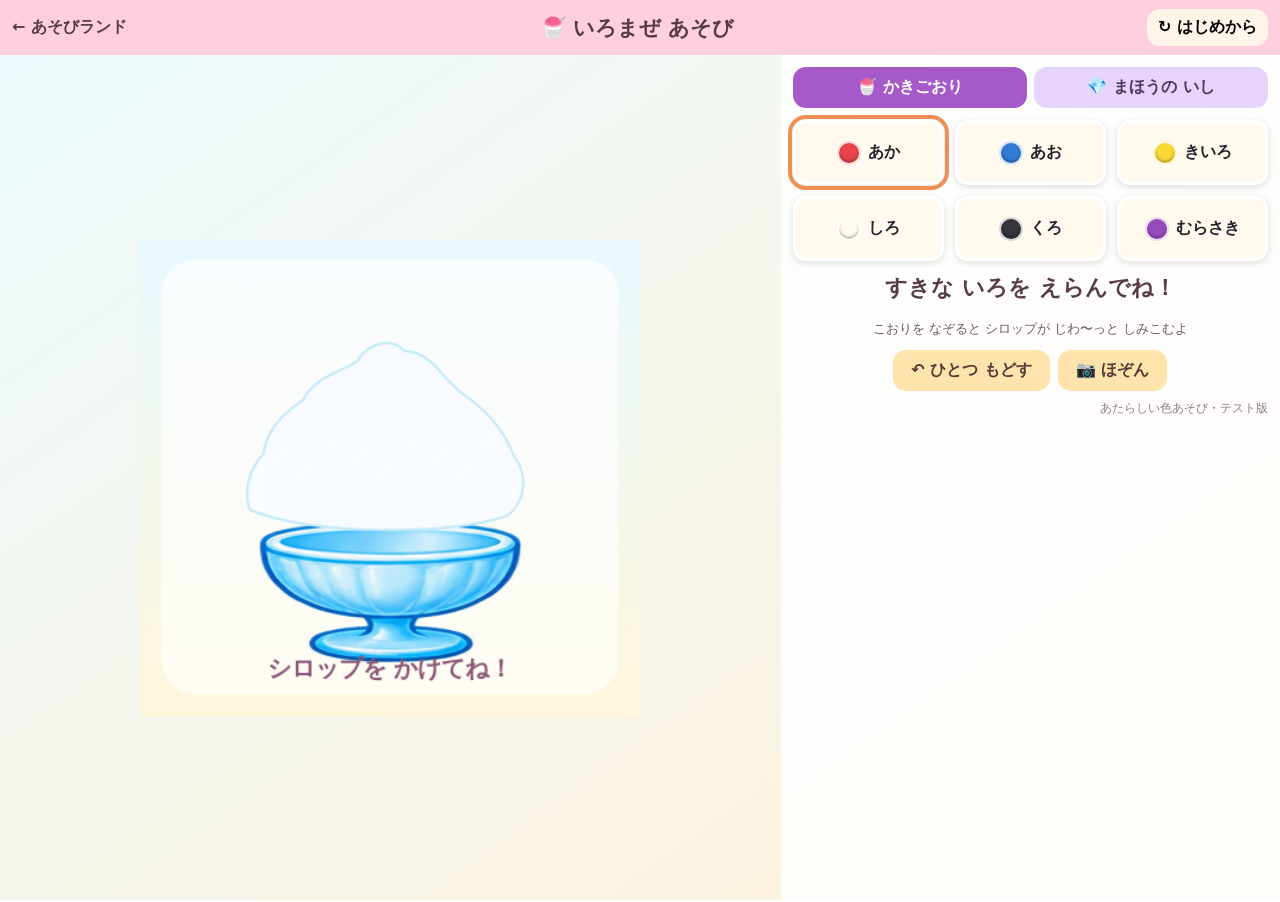
==== commit ad527df6: "Prototype two child-friendly RYB syrup and RGB magic-crystal color-mixing modes" ====
--- a/kakigori.html
+++ b/kakigori.html
@@ -1,78 +1,79 @@
-<!doctype html><html lang="ja"><meta charset="utf-8"><meta name="viewport" content="width=device-width,initial-scale=1,maximum-scale=1,user-scalable=no"><title>いろまぜかきごおり | あそびランド</title><style>*{box-sizing:border-box}body{margin:0;background:linear-gradient(#b8edff,#fff5dc);font-family:system-ui;color:#563b43}header{display:flex;align-items:center;justify-content:space-between;padding:10px 16px;background:#ffccde}a{color:inherit;font-weight:bold;text-decoration:none}h1{font-size:21px;margin:0}.wrap{display:grid;grid-template-columns:52% 48%;height:calc(100dvh - 54px)}.stage{display:flex;align-items:center;justify-content:center;position:relative}.stage svg{height:90%;width:95%;max-width:450px}.controls{padding:12px;overflow:hidden;background:#ffffffb8}button{font:inherit;font-weight:bold;border:0;border-radius:14px;padding:10px;cursor:pointer}.modes{display:flex;gap:8px;margin-bottom:10px}.modes button{background:#e5d4f5}.modes button.on{background:#a56fd8;color:white}.palette{display:grid;grid-template-columns:repeat(6,1fr);gap:12px;max-width:570px;margin:auto}.dot{aspect-ratio:1;display:grid;place-items:center;font-size:clamp(10px,1.25vw,15px);text-shadow:0 1px 2px #ffffff88;border:3px solid #fff;box-shadow:0 2px 4px #9998;border-radius:50%;touch-action:none;padding:0}.slots{display:flex;justify-content:center;gap:25px;margin:12px}.slot{height:68px;width:68px;border:3px dashed #a2a2a2;background:white;border-radius:50%;display:grid;place-items:center;font-size:13px;touch-action:none}.slot.filled{border:3px solid #795f72}.result{font-size:19px;font-weight:bold;text-align:center;margin:10px}.help{font-size:13px}.ghost{position:fixed;z-index:100;width:44px;height:44px;border-radius:50%;pointer-events:none;box-shadow:0 3px 9px #7778}@media(max-width:600px){.wrap{grid-template-columns:1fr;grid-template-rows:44% 56%}.controls{padding:8px}.palette{grid-template-columns:repeat(8,1fr);gap:5px}.slot{width:53px;height:53px}.stage svg{height:100%}h1{font-size:16px}}html,body{height:100%;overflow:hidden;overscroll-behavior:none}button,.dot,.slot{touch-action:none}.controls{min-height:0}.palette{grid-template-columns:repeat(8,minmax(0,1fr));gap:5px}.dot{max-height:43px;min-height:25px}.result{font-weight:bold;font-size:clamp(12px,2vw,19px)}@media(max-width:600px){.palette{grid-template-columns:repeat(8,minmax(0,1fr))}.controls{padding:6px}.dot{max-height:32px}.modes button{font-size:11px;padding:5px}.help{font-size:10px}}
-
-/* v25 iPhone */
-@media(max-width:700px) and (orientation:portrait){html,body{height:100%;overflow:hidden}.wrap{display:grid!important;grid-template-columns:1fr!important;grid-template-rows:40% 60%!important;height:calc(100dvh - 54px)!important}.stage{min-height:0;overflow:hidden}.controls{min-height:0;overflow-y:auto!important;padding:6px!important}.palette{grid-template-columns:repeat(6,minmax(0,1fr))!important;gap:5px!important}.dot{max-height:43px}.slots{margin:6px}.slot{width:45px;height:45px}.result{margin:5px;font-size:13px}}
-\n/* Ice and bowl share one centered viewBox; preserve the generated bowl proportions. */\n.stage svg image{image-rendering:auto}\n</style><header><a href="./index.html">← あそびランド</a><h1><img src="ice-bowl-raster.png" alt="かきごおりのうつわ" style="height:38px;width:54px;vertical-align:middle"> カラフルかきごおり</h1><button onclick="clearSlots()">↻</button></header><main class="wrap"><div class="stage"><svg viewBox="0 0 360 340"><rect x="8" y="5" width="344" height="330" rx="30" fill="#ffffff7d"/><g opacity=".65"><text x="30" y="50" font-size="32">🧪</text><text x="295" y="50" font-size="32">✨</text></g><image href="ice-bowl-raster.png" x="70" y="187" width="220" height="138" preserveAspectRatio="xMidYMid meet"/><defs><clipPath id="iceShape" clipPathUnits="userSpaceOnUse"><path d="M79 209 C77 195 86 182 94 171 C86 160 102 143 112 133 C109 117 127 109 140 102 C142 92 156 88 169 83 C175 72 191 70 201 82 C217 85 221 98 234 105 C247 113 253 122 263 137 C277 149 278 167 283 178 C288 193 284 208 277 211 C245 223 121 224 79 209Z"/></clipPath><linearGradient id="snow" x1="0" y1="0" x2="0" y2="1"><stop stop-color="#ffffff"/><stop offset=".64" stop-color="#f4fbff"/><stop offset="1" stop-color="#e3f1fc"/></linearGradient><linearGradient id="syrupShade" x1="0" y1="0" x2=".65" y2="1"><stop stop-color="#fff" stop-opacity=".38"/><stop offset=".50" stop-color="#fff" stop-opacity="0"/><stop offset="1" stop-color="#304867" stop-opacity=".16"/></linearGradient></defs>
-<g transform="translate(180 210) scale(.88) translate(-180 -210)" clip-path="url(#iceShape)"><rect x="75" y="70" width="215" height="160" fill="url(#snow)"/>
-<path d="M 75 196 Q 108 170 131 176 Q 157 152 177 161 Q 207 142 228 166 Q 256 160 289 184 L289 105 Q190 40 75 110 Z" id="icecolor" fill="#ffffff" opacity=".82"/>
-<path d="M 84 199 C 120 189 157 192 188 178 C 224 180 246 188 278 194 L 285 215 L 80 215Z" fill="#ffffff" opacity=".48"/>
-<path d="M103 151 l12 -11 10 7 -14 14 Z M148 123 l14 -10 8 10 -14 11 Z M199 117 l15 7 -10 11 -13 -8 Z M240 151 l10 8 -10 12 -9 -12 Z M131 180 l13 5 -8 12 -12 -4 Z M197 192 l12 -7 8 12 -11 8 Z" fill="#fff" opacity=".50"/>
-<path d="M79 74H289V230H79Z" fill="url(#syrupShade)"/></g>
-<path transform="translate(180 210) scale(.88) translate(-180 -210)" d="M79 209 C77 195 86 182 94 171 C86 160 102 143 112 133 C109 117 127 109 140 102 C142 92 156 88 169 83 C175 72 191 70 201 82 C217 85 221 98 234 105 C247 113 253 122 263 137 C277 149 278 167 283 178 C288 193 284 208 277 211" fill="none" stroke="#ceeafa" stroke-width="2"/>
-<path transform="translate(180 210) scale(.88) translate(-180 -210)" d="M77 208 Q180 227 282 208" fill="none" stroke="#8bd6f6" stroke-width="2" stroke-linecap="round" opacity=".35"/><text x="180" y="320" text-anchor="middle" font-size="17" fill="#755065">ふたつの いろを まぜよう！</text></svg></div><section class="controls"><div class="modes"><button id="paint" class="on" onclick="mode='paint';render()">🎨 ふつうのシロップ</button><button id="light" onclick="mode='light';render()">✨ ピカピカシロップ</button></div><div class="slots"><div class="slot" data-slot="0">①</div><div class="slot" data-slot="1">②</div></div><div class="result" id="result">いろの まるを うえに ドラッグ！</div><div class="palette" id="palette"></div><p class="help">12色から2色の丸を空白の丸へ運んでね。タップしてから空欄をタップしてもOK。</p></section></main><script>
-const colors=[['しろ','#fff8ec'],['きいろ','#ffe03b'],['だいだい','#f99732'],['あか','#ed3e43'],['ももいろ','#f7a0bd'],['むらさき','#9c6dcb'],['あお','#397ddd'],['みずいろ','#7dd5ec'],['みどり','#51b45b'],['きみどり','#a8ce57'],['ちゃいろ','#91613e'],['くろ','#35343a']];let mode='paint',slots=[null,null],selected=null;const $=id=>document.getElementById(id);function speak(s){try{speechSynthesis.cancel();let u=new SpeechSynthesisUtterance(s);u.lang='ja-JP';u.rate=.85;speechSynthesis.speak(u)}catch{}}function rgb(h){return [1,3,5].map(i=>parseInt(h.slice(i,i+2),16)/255)}function mix(a,b){let A=rgb(a),B=rgb(b);let c=A.map((v,i)=>{let q=mode==='light'?Math.min(1,v+B[i]):Math.sqrt(v*B[i]);return Math.round(q*255)});return '#'+c.map(x=>x.toString(16).padStart(2,'0')).join('')}function render(){['paint','light'].forEach(k=>$(k).classList.toggle('on',k===mode));document.querySelectorAll('.slot').forEach((e,i)=>{e.style.background=slots[i]===null?'white':colors[slots[i]][1];e.textContent=slots[i]===null?i+1:'';e.classList.toggle('filled',slots[i]!==null)});let result=slots.every(x=>x!==null);let hex=result?mix(colors[slots[0]][1],colors[slots[1]][1]):'#ffffff';$('icecolor').setAttribute('fill',hex);$('result').textContent=result?colors[slots[0]][0]+' ＋ '+colors[slots[1]][0]+' → '+(colors.find(x=>x[1].toLowerCase()===hex)?.[0]||'まざった いろ'):'いろを 2つ えらんでね';if(result)speak($('result').textContent)}function setSlot(i,n){slots[i]=n;selected=null;render()}document.querySelectorAll('.slot').forEach(e=>e.onclick=()=>{if(selected!==null)setSlot(+e.dataset.slot,selected)});colors.forEach((c,i)=>{let b=document.createElement('button');b.className='dot';b.textContent=c[0];b.style.background=c[1];b.style.color=['しろ','きいろ','みずいろ','きみどり','ももいろ'].includes(c[0])?'#3b3543':'white';b.title=c[0];b.setAttribute('aria-label',c[0]);b.onclick=()=>{selected=i;speak(c[0])};b.onpointerdown=e=>{e.preventDefault();if(e.pointerType==='mouse')return;selected=i;let ghost=document.createElement('div');ghost.className='ghost';ghost.style.background=c[1];document.body.append(ghost);const move=ev=>{ghost.style.left=ev.clientX-22+'px';ghost.style.top=ev.clientY-22+'px'};move(e);b.setPointerCapture(e.pointerId);b.onpointermove=move;b.onpointerup=ev=>{let target=document.elementFromPoint(ev.clientX,ev.clientY)?.closest('.slot');if(target)setSlot(+target.dataset.slot,i);ghost.remove();b.onpointermove=null;b.onpointerup=null}};$('palette').append(b)});function clearSlots(){slots=[null,null];render()}render();
-</script><script>
-/* Test build: remove only near-white, edge-connected raster backgrounds.
-   Existing transparent PNGs and cream highlights are preserved. */
-(function(){
- const assets=new Set([
- 'soft-round.png','soft-classic.png','soft-fine.png',
- 'cone-raster-0.png','cone-raster-1.png','cone-raster-2.png',
- 'cone-raster-3.png','cone-raster-4.png','cone-waffle-cup-raster.png',
- 'ai-strawberry.png','deco-cherry.png','ai-banana.png','deco-wafer.png',
- 'deco-star.png','deco-heart.png','deco-bow.png','ice-bowl-raster.png'
- ]);
- const cache=new Map(), loading=new Set();
- function apply(){
-  document.querySelectorAll('img[src],image[href]').forEach(el=>{
-   const attr=el.tagName.toLowerCase()==='image'?'href':'src';
-   const value=el.getAttribute(attr);
-   if(!value||value.startsWith('data:'))return;
-   const name=value.split('?')[0].split('/').pop();
-   if(assets.has(name)&&cache.has(name))el.setAttribute(attr,cache.get(name));
-  });
- }
- function clean(name){
-  if(loading.has(name))return;
-  loading.add(name);
-  const im=new Image();
-  im.onload=()=>{
-   try{
-    const w=im.naturalWidth,h=im.naturalHeight;
-    if(!w||!h||w*h>3000000)return;
-    const canvas=document.createElement('canvas');canvas.width=w;canvas.height=h;
-    const ctx=canvas.getContext('2d',{willReadFrequently:true});ctx.drawImage(im,0,0);
-    const img=ctx.getImageData(0,0,w,h),p=img.data;
-    let white=0,clear=0;
-    for(const idx of [0,w-1,(h-1)*w,w*h-1]){
-      const j=4*idx;
-      if(p[j+3]<240)clear++;
-      if(p[j+3]>245&&Math.min(p[j],p[j+1],p[j+2])>=248)white++;
-    }
-    // No solid white background: don't change antialiased original art.
-    if(clear>0||white<3)return;
-    const seen=new Uint8Array(w*h),q=new Int32Array(w*h);let head=0,tail=0;
-    function push(i){if(seen[i])return;seen[i]=1;const j=4*i;
-      if(p[j+3]>240&&Math.min(p[j],p[j+1],p[j+2])>=245)q[tail++]=i;
-    }
-    for(let x=0;x<w;x++){push(x);push((h-1)*w+x)}
-    for(let y=0;y<h;y++){push(y*w);push(y*w+w-1)}
-    if(!tail)return;
-    while(head<tail){const i=q[head++],j=4*i;p[j+3]=0;
-      const x=i%w,y=(i/w)|0;
-      if(x>0)push(i-1);if(x<w-1)push(i+1);
-      if(y>0)push(i-w);if(y<h-1)push(i+w);
-    }
-    ctx.putImageData(img,0,0);cache.set(name,canvas.toDataURL('image/png'));apply();
-   }catch(e){/* retain original on unsupported canvas */ }
-  };
-  im.src=name;
- }
- assets.forEach(clean);
- const obs=new MutationObserver(apply);
- obs.observe(document.body,{subtree:true,childList:true});
- apply();
-})();
-</script></html>
-
-<!-- v27: 12色のクレパス風パレット。選択・ドラッグ・混色機能は維持。 -->
+<!doctype html>
+<html lang="ja"><head><meta charset="utf-8"><meta name="viewport" content="width=device-width,initial-scale=1,viewport-fit=cover,user-scalable=no"><meta name="theme-color" content="#f5cbd8">
+<title>いろまぜ あそび | あそびランド（おためし）</title>
+<style>
+*{box-sizing:border-box}html,body{margin:0;width:100%;height:100%;overflow:hidden;overscroll-behavior:none}body{font-family:system-ui,-apple-system,sans-serif;background:linear-gradient(145deg,#edfbff,#fff1d8);color:#573d43;-webkit-user-select:none;user-select:none;-webkit-touch-callout:none}body.magic{background:radial-gradient(circle at 42% 30%,#233264,#0c1029 75%);color:#fff}header{display:flex;align-items:center;justify-content:space-between;gap:8px;padding:9px 12px;background:#ffcfdf}body.magic header{background:#26335b}a{color:inherit;font-weight:800;text-decoration:none}h1{font-size:clamp(15px,3vw,21px);margin:0}.small{font-size:12px;white-space:nowrap}button{font:inherit;border:0;border-radius:13px;cursor:pointer;font-weight:800;touch-action:manipulation}.reset{padding:8px 11px;background:#fff4e8}.layout{height:calc(100dvh - 53px);display:grid;grid-template-columns:minmax(0,1fr) minmax(290px,39%)}.stage{min-height:0;display:grid;place-items:center;position:relative;padding:4px}#art{width:min(100%,500px);height:100%;max-height:600px;object-fit:contain;touch-action:none;display:block}.controls{background:#ffffffd9;padding:12px;overflow-y:auto;min-width:0}body.magic .controls{background:#141d42e8}.modes{display:flex;gap:7px;margin-bottom:12px}.modes button{padding:10px 7px;flex:1;background:#e6d4fa;color:#4a3862}.modes button.selected{background:#a65ac9;color:white}.palette{display:grid;grid-template-columns:repeat(3,1fr);gap:11px;max-width:500px;margin:auto}.ink{height:65px;display:flex;align-items:center;justify-content:center;gap:7px;border:3px solid #fff;box-shadow:0 2px 7px #0002;font-size:16px;color:#25212a}.ink.selected{outline:4px solid #ef8f53;outline-offset:1px}.swatch{width:24px;height:24px;border-radius:50%;border:2px solid #fffc;box-shadow:inset 0 -2px 3px #0004}#feedback{text-align:center;font-size:clamp(16px,2.2vw,22px);font-weight:900;min-height:42px;margin:12px 0 5px}.tip{font-size:13px;text-align:center;opacity:.85}.actions{display:flex;gap:8px;justify-content:center;flex-wrap:wrap;margin-top:12px}.actions button{padding:10px 18px;background:#ffe3ad;color:#533c35}body.magic .actions button{background:#44588f;color:white}.demo{font-size:12px;opacity:.65;text-align:right;margin:9px 0}.shimmer{font-size:14px;text-align:center;font-weight:700;opacity:.8}
+@media(max-width:700px){header{padding:8px 9px}.layout{grid-template-columns:1fr;grid-template-rows:52% 48%}.controls{padding:8px 9px}.modes{margin-bottom:7px}.modes button{font-size:13px;padding:8px 5px}.palette{grid-template-columns:repeat(3,1fr);gap:5px}.ink{height:45px;font-size:13px;border-width:2px}.swatch{width:19px;height:19px}#feedback{margin:5px 0;font-size:15px;min-height:23px}.tip{font-size:11px}.actions{margin-top:5px}.actions button{padding:7px 12px;font-size:13px}.demo{margin:4px 0}}
+</style></head>
+<body><header><a href="./index.html">← あそびランド</a><h1 id="heading">🍧 いろまぜ あそび</h1><button class="reset" id="clear">↻ はじめから</button></header>
+<main class="layout"><div class="stage"><canvas id="art" width="420" height="400" aria-label="指で色を塗ってあそぶ"></canvas></div><section class="controls">
+<div class="modes"><button id="paint" class="selected">🍧 かきごおり</button><button id="light">💎 まほうの いし</button></div>
+<div class="palette" id="palette"></div><div id="feedback" aria-live="polite">すきな いろを えらんでね！</div>
+<div class="tip" id="tip">こおりを なぞると シロップが じわ〜っと しみこむよ</div><div class="actions"><button id="undo">↶ ひとつ もどす</button><button id="save">📷 ほぞん</button></div>
+<div class="shimmer" id="shine"></div><div class="demo">あたらしい色あそび・テスト版</div></section></main>
+<script>
+'use strict';
+const W=420,H=400,IW=210,IH=170,OX=105,OY=83,STEP=1;
+const canvas=document.getElementById('art'),ctx=canvas.getContext('2d'),paintCanvas=document.createElement('canvas'),pctx=paintCanvas.getContext('2d',{willReadFrequently:true});paintCanvas.width=IW;paintCanvas.height=IH;
+const channels=new Float32Array(IW*IH*6);let mode='paint',chosen='red',down=false,last=null,history=[],pointer=null,dirty=true;
+const colors={
+ paint:[['あか','red','#e8444c'],['あお','blue','#317bd7'],['きいろ','yellow','#f9d735'],['しろ','white','#fff9ef'],['くろ','black','#35333c'],['むらさき','purple','#974bbb']],
+ light:[['あか','red','#ff3447'],['みどり','green','#42f36b'],['あお','blue','#4a8fff']]
+};
+const iceShape=new Path2D('M92 226 C87 210 92 191 104 179 C105 162 119 146 137 134 C146 116 165 112 182 102 C192 86 211 81 222 93 C246 94 252 115 271 129 C289 141 305 157 314 181 C327 198 323 220 309 231 C264 248 141 248 92 226Z');
+const gemShape=new Path2D('M208 82 L267 105 L312 165 L286 260 L208 319 L128 259 L106 164 L151 106Z');
+const bowl=new Image();bowl.onload=()=>{dirty=true;render()};bowl.src='ice-bowl-raster.png';
+function say(s){try{speechSynthesis.cancel();const u=new SpeechSynthesisUtterance(s);u.lang='ja-JP';u.rate=.87;speechSynthesis.speak(u)}catch(e){}}
+function channelFor(name){return {red:0,blue:1,yellow:2,white:3,black:4,purple:5,green:1}[name]}
+function palette(){const root=document.getElementById('palette');root.innerHTML='';for(const [label,key,color] of colors[mode]){const b=document.createElement('button');b.className='ink'+(key===chosen?' selected':'');b.type='button';b.style.background=mode==='light'?'#d7dafa':'#fff9ee';b.innerHTML='<span class="swatch" style="background:'+color+'"></span>'+label;b.onclick=()=>{chosen=key;palette();document.getElementById('feedback').textContent=label+'を えらんだよ';say(label)};root.append(b)}}
+function reset(announce=false){channels.fill(0);history=[];last=null;dirty=true;render();if(announce)document.getElementById('feedback').textContent='まっしろに なったよ'}
+function switchMode(next){mode=next;chosen='red';document.body.classList.toggle('magic',mode==='light');document.getElementById('paint').classList.toggle('selected',mode==='paint');document.getElementById('light').classList.toggle('selected',mode==='light');document.getElementById('tip').textContent=mode==='paint'?'こおりを なぞると シロップが じわ〜っと しみこむよ':'ひかりを かさねて しろい ダイヤモンドに しよう！';document.getElementById('heading').textContent=mode==='paint'?'🍧 いろまぜ かきごおり':'💎 まほうの ひかる いし';document.getElementById('shine').textContent='';reset();palette();}
+function within(x,y){return ctx.isPointInPath(mode==='paint'?iceShape:gemShape,x,y)}
+function daub(x,y,power=1){const gx=(x-OX)/IW,gy=(y-OY)/IH;const radius=mode==='paint'?17:26;const r2=radius*radius;
+ const minx=Math.max(0,Math.floor((x-radius-OX))),maxx=Math.min(IW-1,Math.ceil(x+radius-OX)),miny=Math.max(0,Math.floor(y-radius-OY)),maxy=Math.min(IH-1,Math.ceil(y+radius-OY));
+ const ch=channelFor(chosen);for(let yy=miny;yy<=maxy;yy++){for(let xx=minx;xx<=maxx;xx++){const cx=OX+xx+.5,cy=OY+yy+.5,dx=cx-x,dy=cy-y,d2=dx*dx+dy*dy;if(d2>r2||!within(cx,cy))continue;
+ const fall=Math.pow(1-Math.sqrt(d2)/radius,1.45);const off=(yy*IW+xx)*6+ch;channels[off]=Math.min(1,channels[off]+fall*.22*power);
+ }}dirty=true;}
+function stroke(x,y){if(last){const dx=x-last.x,dy=y-last.y,dist=Math.hypot(dx,dy),n=Math.max(1,Math.ceil(dist/4));for(let i=1;i<=n;i++)daub(last.x+dx*i/n,last.y+dy*i/n)}else daub(x,y);last={x,y};render();}
+function point(e){const r=canvas.getBoundingClientRect();const scale=Math.min(r.width/W,r.height/H),left=r.left+(r.width-W*scale)/2,top=r.top+(r.height-H*scale)/2;return {x:(e.clientX-left)/scale,y:(e.clientY-top)/scale};}
+canvas.addEventListener('pointerdown',e=>{const p=point(e);if(!within(p.x,p.y))return;e.preventDefault();pointer=e.pointerId;down=true;history.push(channels.slice());if(history.length>12)history.shift();canvas.setPointerCapture(e.pointerId);stroke(p.x,p.y)});
+canvas.addEventListener('pointermove',e=>{if(!down||e.pointerId!==pointer)return;e.preventDefault();const p=point(e);stroke(p.x,p.y)});
+function stop(){down=false;pointer=null;last=null;updateMessage();}canvas.addEventListener('pointerup',stop);canvas.addEventListener('pointercancel',stop);
+function mixRYB(a,b,c,w,k,p){ // Three primaries with intuitive pairwise paint mixing.
+ const sum=a+b+c+p; if(sum<.002)return [247,251,255];
+ const v=[a,b,c,p].sort((x,y)=>y-x);const aa=Math.min(1,a),bb=Math.min(1,b),cc=Math.min(1,c),purple=Math.min(1,p);
+ let R=248,G=250,B=252;
+ // Color strength rises with brush strokes; additive light is handled separately.
+ const intensity=Math.min(1,Math.pow(sum,.75));
+ if(a>=b&&a>=c&&a>=purple){R=232;G=65;B=75;}
+ if(b>a&&b>=c&&b>=purple){R=52;G=112;B=225;}
+ if(c>a&&c>b&&c>=purple){R=249;G=209;B=48;}
+ if(purple>a&&purple>b&&purple>c){R=154;G=74;B=193;}
+ if(a>.1&&c>.1&&Math.min(a,c)>Math.max(b,purple)*.75){const t=Math.min(1,2*Math.min(a,c));R=R*(1-t)+245*t;G=G*(1-t)+136*t;B=B*(1-t)+39*t;}
+ if(b>.1&&c>.1&&Math.min(b,c)>Math.max(a,purple)*.75){const t=Math.min(1,2*Math.min(b,c));R=R*(1-t)+60*t;G=G*(1-t)+165*t;B=B*(1-t)+80*t;}
+ if(a>.1&&b>.1&&Math.min(a,b)>Math.max(c,purple)*.75){const t=Math.min(1,2*Math.min(a,b));R=R*(1-t)+153*t;G=G*(1-t)+67*t;B=B*(1-t)+173*t;}
+ if(a>.25&&b>.25&&c>.25){const t=Math.min(1,(Math.min(a,b,c)-.25)*2.3);R=R*(1-t)+110*t;G=G*(1-t)+75*t;B=B*(1-t)+59*t;}
+ const whiten=Math.min(1,w*.8),blacken=Math.min(.85,k*.75);return [R,G,B].map(x=>(248*(1-intensity)+x*intensity)*(1-whiten)+248*whiten).map(x=>Math.round(x*(1-blacken)+37*blacken));
+}
+function drawPaint(){const img=pctx.createImageData(IW,IH),d=img.data;for(let y=0;y<IH;y++)for(let x=0;x<IW;x++){const i=(y*IW+x),p=i*6,o=i*4;const val=mode==='paint'?mixRYB(channels[p],channels[p+1],channels[p+2],channels[p+3],channels[p+4],channels[p+5]):[Math.round(18+237*channels[p]),Math.round(24+231*channels[p+1]),Math.round(48+207*channels[p+2])];d[o]=val[0];d[o+1]=val[1];d[o+2]=val[2];d[o+3]=255;}pctx.putImageData(img,0,0);}
+function render(){if(!dirty)return;dirty=false;ctx.clearRect(0,0,W,H);
+ if(mode==='paint'){
+ const bg=ctx.createLinearGradient(0,0,0,H);bg.addColorStop(0,'#e9f9ff');bg.addColorStop(1,'#fff7db');ctx.fillStyle=bg;ctx.fillRect(0,0,W,H);
+ ctx.fillStyle='#ffffffa8';ctx.beginPath();ctx.roundRect(18,16,384,365,29);ctx.fill();
+ if(bowl.complete&&bowl.naturalWidth)ctx.drawImage(bowl,80,222,260,145);
+ ctx.save();ctx.clip(iceShape);ctx.fillStyle='#f8fdff';ctx.fillRect(80,80,260,177);drawPaint();ctx.globalAlpha=.98;ctx.imageSmoothingEnabled=true;ctx.drawImage(paintCanvas,OX,OY,IW,IH);ctx.globalAlpha=.21;ctx.strokeStyle='#ffffff';ctx.lineWidth=5;for(let i=0;i<10;i++){ctx.beginPath();ctx.moveTo(90+i*22,174+(i%3)*14);ctx.lineTo(101+i*22,165+(i%3)*11);ctx.stroke();}ctx.restore();ctx.strokeStyle='#c5e9f8';ctx.lineWidth=2;ctx.stroke(iceShape);
+ ctx.fillStyle='#8c5878';ctx.font='bold 20px system-ui';ctx.textAlign='center';ctx.fillText('シロップを かけてね！',210,366);
+ }else{
+ ctx.fillStyle='#111832';ctx.fillRect(0,0,W,H);const stars=54;for(let i=0;i<stars;i++){const x=(i*97+27)%420,y=(i*137+13)%370;ctx.fillStyle='rgba(222,232,255,'+(.15+(i%5)*.12)+')';ctx.beginPath();ctx.arc(x,y,.7+(i%3)*.35,0,Math.PI*2);ctx.fill();}
+ ctx.save();ctx.shadowBlur=25;ctx.shadowColor='#7d96ff';ctx.fillStyle='#263974';ctx.fill(gemShape);ctx.restore();
+ ctx.save();ctx.clip(gemShape);drawPaint();ctx.drawImage(paintCanvas,OX,OY,IW,IH);
+ const gl=ctx.createLinearGradient(110,80,305,320);gl.addColorStop(0,'#ffffff85');gl.addColorStop(.52,'#879cf729');gl.addColorStop(1,'#0b123f99');ctx.fillStyle=gl;ctx.fillRect(90,80,235,250);
+ ctx.strokeStyle='#ffffff75';ctx.lineWidth=2;ctx.beginPath();ctx.moveTo(151,106);ctx.lineTo(208,163);ctx.lineTo(267,105);ctx.moveTo(106,164);ctx.lineTo(208,163);ctx.lineTo(312,165);ctx.moveTo(128,259);ctx.lineTo(208,163);ctx.lineTo(286,260);ctx.moveTo(208,163);ctx.lineTo(208,319);ctx.stroke();ctx.restore();
+ ctx.save();ctx.strokeStyle='#aebeff';ctx.lineWidth=3;ctx.shadowBlur=22;ctx.shadowColor='#7aabff';ctx.stroke(gemShape);ctx.restore();
+ ctx.font='bold 21px system-ui';ctx.fillStyle='#fff';ctx.textAlign='center';ctx.fillText('ひかりを かさねよう！',210,372);
+ }}
+function updateMessage(){let strengths=Array(6).fill(0),count=0;for(let y=30;y<IH-20;y+=7)for(let x=35;x<IW-35;x+=7){if(!within(x+OX,y+OY))continue;count++;for(let k=0;k<6;k++)strengths[k]+=channels[(y*IW+x)*6+k]};if(mode==='light'){const all=[strengths[0],strengths[1],strengths[2]];const enough=all.every(x=>x>6);document.getElementById('feedback').textContent=enough?'✨ しろく かがやいた！':'ひかりが ひろがったよ！';document.getElementById('shine').textContent=enough?'💎 まほうの ダイヤモンド！':'';if(enough)say('ダイヤモンド！');}else{document.getElementById('feedback').textContent='いろが じわ〜っと しみこんだよ！';}}
+document.getElementById('paint').onclick=()=>switchMode('paint');document.getElementById('light').onclick=()=>switchMode('light');document.getElementById('clear').onclick=()=>reset(true);document.getElementById('undo').onclick=()=>{if(history.length){channels.set(history.pop());dirty=true;render();document.getElementById('feedback').textContent='ひとつ もどしたよ'}};
+document.getElementById('save').onclick=()=>{const a=document.createElement('a');a.href=canvas.toDataURL('image/png');a.download=mode==='paint'?'kakigori.png':'magic-gem.png';a.click();};
+palette();render();
+</script></body></html>
